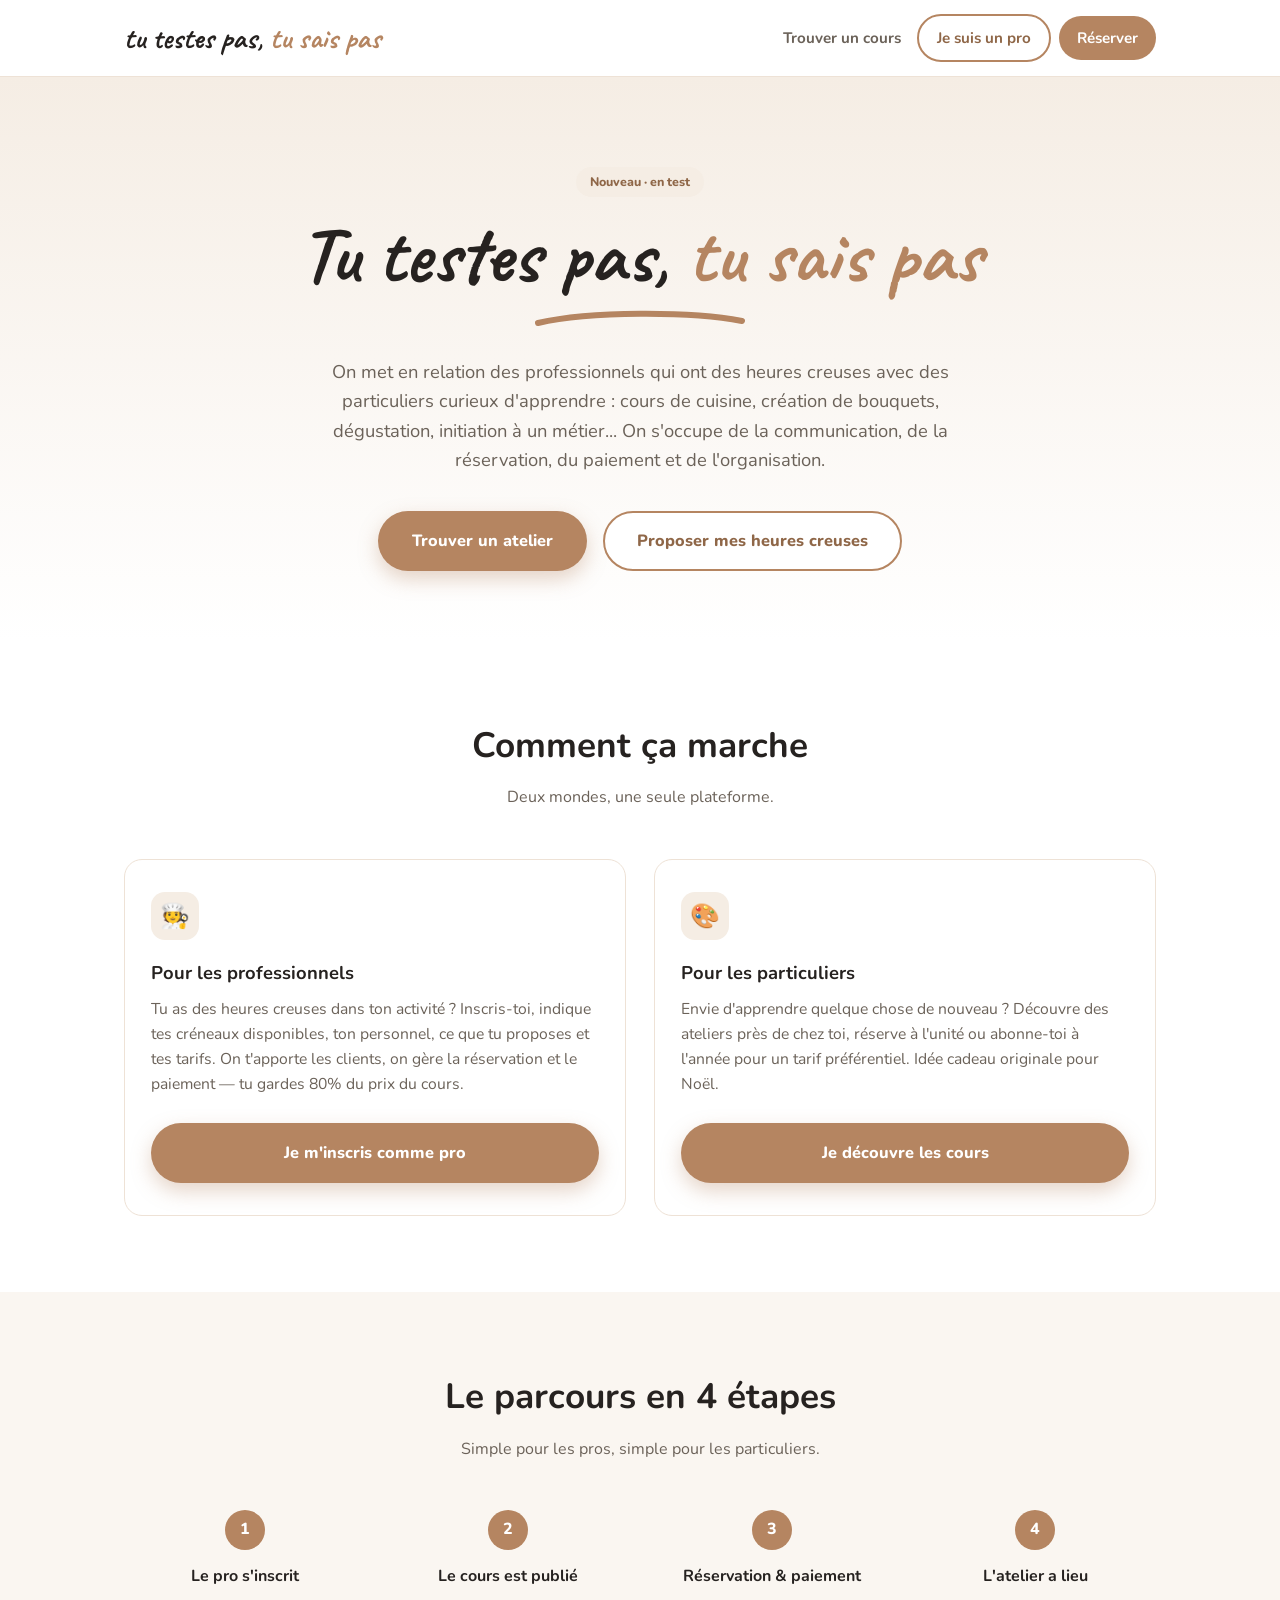
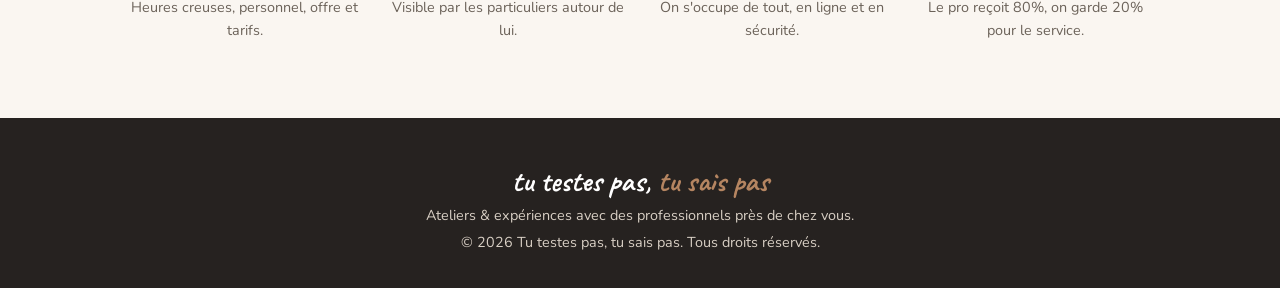
==== index.html @ 54da9af6 "Initial version: landing, professionnels, particuliers pages Co-Authored-By: Claude Sonnet 5 <norepl" ====
<!DOCTYPE html>
<html lang="fr">
<head>
<meta charset="UTF-8">
<meta name="viewport" content="width=device-width, initial-scale=1.0">
<title>Tu testes pas, tu sais pas — Ateliers & expériences avec des pros</title>
<meta name="description" content="La plateforme qui connecte les professionnels et leurs heures creuses aux particuliers curieux d'apprendre : cuisine, fleurs, dégustation, métiers...">
<link rel="preconnect" href="https://fonts.googleapis.com">
<link href="https://fonts.googleapis.com/css2?family=Caveat:wght@600;700&family=Nunito:wght@400;600;700;800&display=swap" rel="stylesheet">
<link rel="stylesheet" href="css/style.css">
</head>
<body>

<header class="site">
  <div class="container">
    <a href="index.html" class="logo">tu testes pas, <span>tu sais pas</span></a>
    <nav class="main">
      <a href="particuliers.html" class="link-plain">Trouver un cours</a>
      <a href="professionnels.html" class="pill-outline">Je suis un pro</a>
      <a href="particuliers.html" class="pill-solid">Réserver</a>
    </nav>
  </div>
</header>

<section class="hero">
  <div class="container">
    <span class="badge">Nouveau · en test</span>
    <h1 class="logo-big">Tu testes pas, <span class="accent">tu sais pas</span></h1>
    <svg class="swoosh" viewBox="0 0 220 22" xmlns="http://www.w3.org/2000/svg">
      <path d="M8 16 C 60 4, 160 4, 212 14" stroke="#b58561" stroke-width="6" stroke-linecap="round" fill="none"/>
    </svg>
    <p class="lede">
      On met en relation des professionnels qui ont des heures creuses avec des particuliers
      curieux d'apprendre : cours de cuisine, création de bouquets, dégustation, initiation à un métier...
      On s'occupe de la communication, de la réservation, du paiement et de l'organisation.
    </p>
    <div class="cta-row">
      <a href="particuliers.html" class="btn btn-primary">Trouver un atelier</a>
      <a href="professionnels.html" class="btn btn-outline">Proposer mes heures creuses</a>
    </div>
  </div>
</section>

<section>
  <div class="container">
    <h2 class="section-title">Comment ça marche</h2>
    <p class="section-sub">Deux mondes, une seule plateforme.</p>
    <div class="grid-2">
      <div class="card">
        <div class="icon">🧑‍🍳</div>
        <h3>Pour les professionnels</h3>
        <p>
          Tu as des heures creuses dans ton activité ? Inscris-toi, indique tes créneaux disponibles,
          ton personnel, ce que tu proposes et tes tarifs. On t'apporte les clients, on gère
          la réservation et le paiement — tu gardes 80% du prix du cours.
        </p>
        <br>
        <a href="professionnels.html" class="btn btn-primary btn-wide">Je m'inscris comme pro</a>
      </div>
      <div class="card">
        <div class="icon">🎨</div>
        <h3>Pour les particuliers</h3>
        <p>
          Envie d'apprendre quelque chose de nouveau ? Découvre des ateliers près de chez toi,
          réserve à l'unité ou abonne-toi à l'année pour un tarif préférentiel.
          Idée cadeau originale pour Noël.
        </p>
        <br>
        <a href="particuliers.html" class="btn btn-primary btn-wide">Je découvre les cours</a>
      </div>
    </div>
  </div>
</section>

<section class="alt">
  <div class="container">
    <h2 class="section-title">Le parcours en 4 étapes</h2>
    <p class="section-sub">Simple pour les pros, simple pour les particuliers.</p>
    <div class="steps">
      <div class="step">
        <div class="num"></div>
        <h4>Le pro s'inscrit</h4>
        <p>Heures creuses, personnel, offre et tarifs.</p>
      </div>
      <div class="step">
        <div class="num"></div>
        <h4>Le cours est publié</h4>
        <p>Visible par les particuliers autour de lui.</p>
      </div>
      <div class="step">
        <div class="num"></div>
        <h4>Réservation & paiement</h4>
        <p>On s'occupe de tout, en ligne et en sécurité.</p>
      </div>
      <div class="step">
        <div class="num"></div>
        <h4>L'atelier a lieu</h4>
        <p>Le pro reçoit 80%, on garde 20% pour le service.</p>
      </div>
    </div>
  </div>
</section>

<footer class="site">
  <div class="container">
    <div class="logo">tu testes pas, <span>tu sais pas</span></div>
    <p>Ateliers & expériences avec des professionnels près de chez vous.</p>
    <p>&copy; 2026 Tu testes pas, tu sais pas. Tous droits réservés.</p>
  </div>
</footer>

</body>
</html>
---- css/style.css ----
:root {
  --brand: #b58561;
  --brand-dark: #8f6748;
  --brand-light: #f5ede4;
  --ink: #262220;
  --ink-soft: #6b6259;
  --paper: #ffffff;
}

* {
  box-sizing: border-box;
}

html {
  scroll-behavior: smooth;
}

body {
  margin: 0;
  font-family: "Nunito", -apple-system, BlinkMacSystemFont, "Segoe UI", sans-serif;
  color: var(--ink);
  background: var(--paper);
  line-height: 1.6;
}

a {
  color: inherit;
  text-decoration: none;
}

img {
  max-width: 100%;
  display: block;
}

.container {
  width: 100%;
  max-width: 1080px;
  margin: 0 auto;
  padding: 0 24px;
}

/* Header */
header.site {
  position: sticky;
  top: 0;
  z-index: 50;
  background: rgba(255, 255, 255, 0.92);
  backdrop-filter: blur(6px);
  border-bottom: 1px solid #eee2d6;
}

header.site .container {
  display: flex;
  align-items: center;
  justify-content: space-between;
  height: 76px;
}

.logo {
  font-family: "Caveat", cursive;
  font-size: 1.9rem;
  font-weight: 700;
  color: var(--ink);
  line-height: 1;
}

.logo span {
  color: var(--brand);
}

nav.main {
  display: flex;
  gap: 8px;
  align-items: center;
}

nav.main a {
  padding: 10px 18px;
  border-radius: 999px;
  font-weight: 700;
  font-size: 0.95rem;
  transition: all 0.15s ease;
}

nav.main a.pill-outline {
  border: 2px solid var(--brand);
  color: var(--brand-dark);
}

nav.main a.pill-outline:hover {
  background: var(--brand-light);
}

nav.main a.pill-solid {
  background: var(--brand);
  color: #fff;
}

nav.main a.pill-solid:hover {
  background: var(--brand-dark);
}

nav.main a.link-plain {
  color: var(--ink-soft);
  padding: 10px 8px;
}

nav.main a.link-plain:hover {
  color: var(--ink);
}

/* Hero */
.hero {
  padding: 90px 0 70px;
  text-align: center;
  background: linear-gradient(180deg, var(--brand-light) 0%, #ffffff 100%);
}

.hero .logo-big {
  font-family: "Caveat", cursive;
  font-weight: 700;
  font-size: clamp(2.6rem, 7vw, 5rem);
  line-height: 1.05;
  margin: 0 0 10px;
}

.hero .logo-big .accent {
  color: var(--brand);
}

.swoosh {
  width: 220px;
  height: 22px;
  margin: 6px auto 28px;
  display: block;
}

.hero p.lede {
  max-width: 640px;
  margin: 0 auto 36px;
  font-size: 1.15rem;
  color: var(--ink-soft);
}

.cta-row {
  display: flex;
  gap: 16px;
  justify-content: center;
  flex-wrap: wrap;
}

.btn {
  display: inline-block;
  padding: 15px 32px;
  border-radius: 999px;
  font-weight: 800;
  font-size: 1.02rem;
  border: 2px solid transparent;
  cursor: pointer;
  transition: transform 0.12s ease, box-shadow 0.12s ease, background 0.15s ease;
}

.btn:hover {
  transform: translateY(-2px);
}

.btn-primary {
  background: var(--brand);
  color: #fff;
  box-shadow: 0 8px 20px rgba(181, 133, 97, 0.35);
}

.btn-primary:hover {
  background: var(--brand-dark);
}

.btn-outline {
  background: #fff;
  border-color: var(--brand);
  color: var(--brand-dark);
}

.btn-outline:hover {
  background: var(--brand-light);
}

.btn-wide {
  width: 100%;
  text-align: center;
}

/* Sections */
section {
  padding: 76px 0;
}

section.alt {
  background: #faf6f1;
}

h2.section-title {
  font-size: clamp(1.6rem, 4vw, 2.2rem);
  margin: 0 0 12px;
  text-align: center;
}

p.section-sub {
  text-align: center;
  color: var(--ink-soft);
  max-width: 560px;
  margin: 0 auto 48px;
}

.grid-3 {
  display: grid;
  grid-template-columns: repeat(3, 1fr);
  gap: 28px;
}

.grid-2 {
  display: grid;
  grid-template-columns: repeat(2, 1fr);
  gap: 28px;
}

@media (max-width: 780px) {
  .grid-3, .grid-2 {
    grid-template-columns: 1fr;
  }
}

.card {
  background: #fff;
  border: 1px solid #eee2d6;
  border-radius: 18px;
  padding: 32px 26px;
}

.card .icon {
  width: 48px;
  height: 48px;
  border-radius: 14px;
  background: var(--brand-light);
  display: flex;
  align-items: center;
  justify-content: center;
  font-size: 1.5rem;
  margin-bottom: 18px;
}

.card h3 {
  margin: 0 0 10px;
  font-size: 1.15rem;
}

.card p {
  color: var(--ink-soft);
  margin: 0;
  font-size: 0.98rem;
}

/* Pricing */
.pricing-grid {
  display: grid;
  grid-template-columns: repeat(3, 1fr);
  gap: 24px;
  align-items: stretch;
}

@media (max-width: 900px) {
  .pricing-grid {
    grid-template-columns: 1fr;
  }
}

.price-card {
  background: #fff;
  border: 2px solid #eee2d6;
  border-radius: 20px;
  padding: 34px 28px;
  text-align: center;
  display: flex;
  flex-direction: column;
}

.price-card.featured {
  border-color: var(--brand);
  box-shadow: 0 14px 30px rgba(181, 133, 97, 0.18);
  transform: scale(1.03);
}

.price-card .tag {
  display: inline-block;
  background: var(--brand);
  color: #fff;
  font-size: 0.75rem;
  font-weight: 800;
  padding: 4px 12px;
  border-radius: 999px;
  margin-bottom: 14px;
  align-self: center;
}

.price-card h3 {
  margin: 0 0 6px;
  font-size: 1.2rem;
}

.price-card .amount {
  font-size: 2.4rem;
  font-weight: 800;
  color: var(--brand-dark);
  margin: 12px 0 2px;
}

.price-card .amount small {
  font-size: 1rem;
  font-weight: 700;
  color: var(--ink-soft);
}

.price-card .note {
  color: var(--ink-soft);
  font-size: 0.92rem;
  margin-bottom: 22px;
}

.price-card ul {
  list-style: none;
  padding: 0;
  margin: 0 0 26px;
  text-align: left;
  flex: 1;
}

.price-card ul li {
  padding: 8px 0;
  border-bottom: 1px solid #f1e8dd;
  font-size: 0.95rem;
  display: flex;
  gap: 8px;
}

.price-card ul li:last-child {
  border-bottom: none;
}

.price-card ul li::before {
  content: "✓";
  color: var(--brand);
  font-weight: 800;
}

.gift-banner {
  margin-top: 40px;
  background: var(--brand-light);
  border-radius: 18px;
  padding: 26px 30px;
  display: flex;
  align-items: center;
  gap: 18px;
  flex-wrap: wrap;
  justify-content: space-between;
}

.gift-banner .txt strong {
  color: var(--brand-dark);
}

/* Steps */
.steps {
  counter-reset: step;
  display: grid;
  grid-template-columns: repeat(4, 1fr);
  gap: 22px;
}

@media (max-width: 900px) {
  .steps {
    grid-template-columns: repeat(2, 1fr);
  }
}

.step {
  text-align: center;
}

.step .num {
  counter-increment: step;
  width: 40px;
  height: 40px;
  border-radius: 50%;
  background: var(--brand);
  color: #fff;
  font-weight: 800;
  display: flex;
  align-items: center;
  justify-content: center;
  margin: 0 auto 14px;
}

.step .num::before {
  content: counter(step);
}

.step h4 {
  margin: 0 0 6px;
  font-size: 1rem;
}

.step p {
  color: var(--ink-soft);
  font-size: 0.9rem;
  margin: 0;
}

/* Forms */
form.signup {
  background: #fff;
  border: 1px solid #eee2d6;
  border-radius: 20px;
  padding: 40px;
  max-width: 720px;
  margin: 0 auto;
}

.form-row {
  display: grid;
  grid-template-columns: 1fr 1fr;
  gap: 20px;
}

@media (max-width: 640px) {
  .form-row {
    grid-template-columns: 1fr;
  }
}

.field {
  margin-bottom: 22px;
}

.field label {
  display: block;
  font-weight: 700;
  font-size: 0.92rem;
  margin-bottom: 8px;
}

.field .hint {
  font-weight: 400;
  color: var(--ink-soft);
  font-size: 0.82rem;
}

.field input,
.field select,
.field textarea {
  width: 100%;
  padding: 12px 14px;
  border: 1.5px solid #e5d9ca;
  border-radius: 10px;
  font-family: inherit;
  font-size: 0.98rem;
  background: #fdfbf9;
}

.field input:focus,
.field select:focus,
.field textarea:focus {
  outline: none;
  border-color: var(--brand);
  background: #fff;
}

.field textarea {
  resize: vertical;
  min-height: 90px;
}

.checkbox-grid {
  display: grid;
  grid-template-columns: repeat(3, 1fr);
  gap: 10px;
}

@media (max-width: 640px) {
  .checkbox-grid {
    grid-template-columns: repeat(2, 1fr);
  }
}

.checkbox-grid label {
  display: flex;
  align-items: center;
  gap: 8px;
  font-weight: 500;
  font-size: 0.92rem;
  background: #faf6f1;
  padding: 10px 12px;
  border-radius: 10px;
  cursor: pointer;
  border: 1.5px solid transparent;
}

.checkbox-grid input {
  width: auto;
}

.checkbox-grid input:checked + span {
  color: var(--brand-dark);
}

/* Commission box */
.commission-box {
  background: var(--brand);
  color: #fff;
  border-radius: 20px;
  padding: 40px;
  display: grid;
  grid-template-columns: 1fr 1fr;
  gap: 32px;
  align-items: center;
}

@media (max-width: 780px) {
  .commission-box {
    grid-template-columns: 1fr;
  }
}

.commission-box .big-num {
  font-size: 4rem;
  font-weight: 800;
  line-height: 1;
}

.commission-box ul {
  margin: 14px 0 0;
  padding-left: 20px;
}

.commission-box ul li {
  margin-bottom: 8px;
}

/* Footer */
footer.site {
  background: var(--ink);
  color: #d8cfc4;
  padding: 48px 0 30px;
  text-align: center;
  font-size: 0.9rem;
}

footer.site .logo {
  color: #fff;
  margin-bottom: 8px;
}

footer.site .logo span {
  color: var(--brand);
}

footer.site p {
  margin: 4px 0;
}

.badge {
  display: inline-block;
  background: var(--brand-light);
  color: var(--brand-dark);
  font-size: 0.78rem;
  font-weight: 800;
  padding: 5px 14px;
  border-radius: 999px;
  margin-bottom: 16px;
}

.center {
  text-align: center;
}
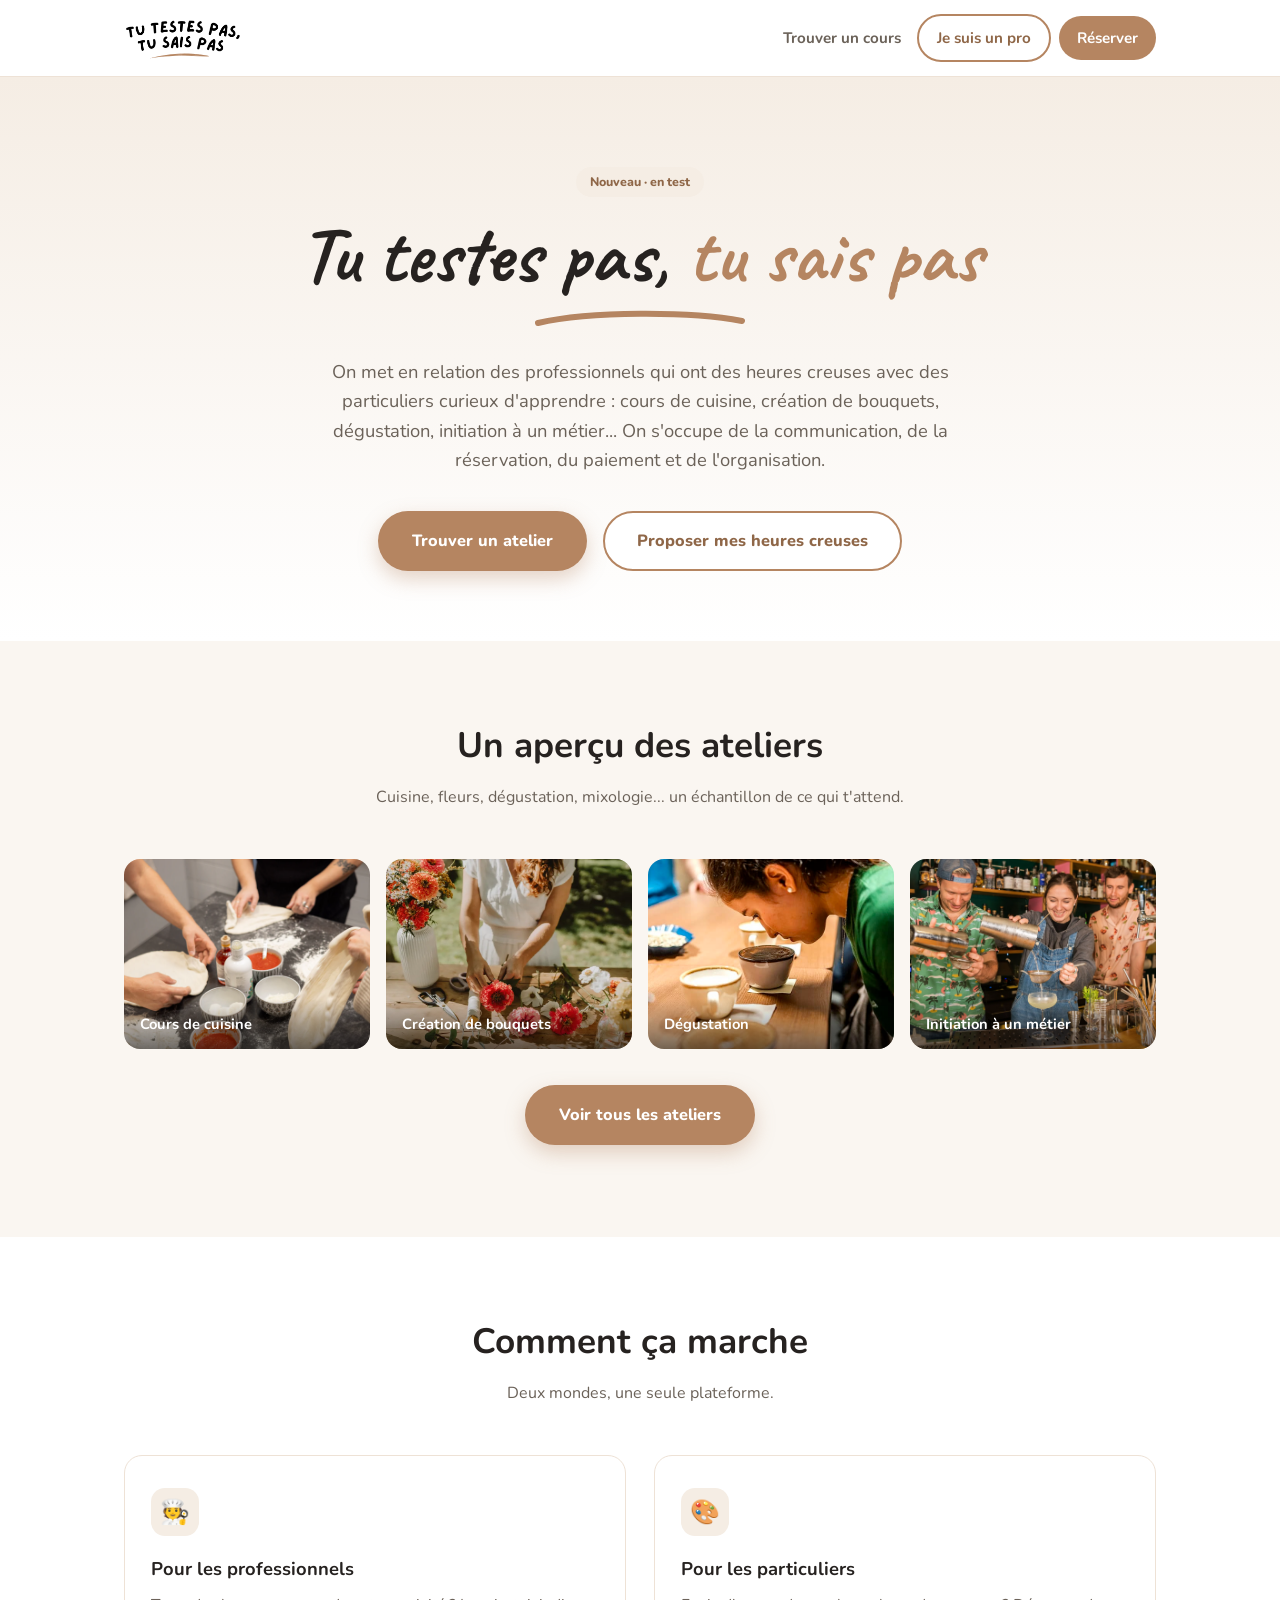
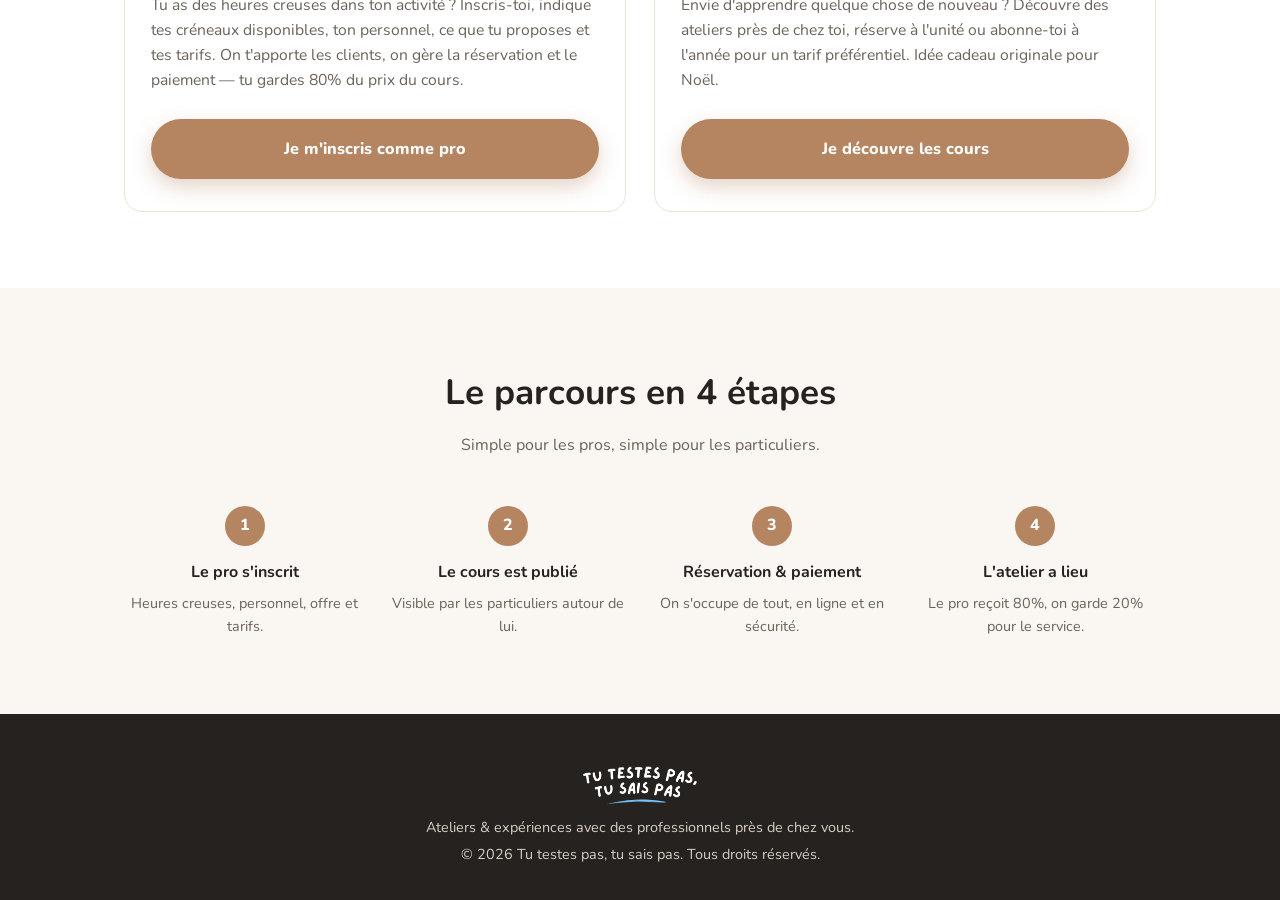
==== commit b7bab120: "Add real logo and example photos across the site Co-Authored-By: Claude Sonnet 5 <noreply@anthropic." ====
--- a/index.html
+++ b/index.html
@@ -13,7 +13,7 @@
 
 <header class="site">
   <div class="container">
-    <a href="index.html" class="logo">tu testes pas, <span>tu sais pas</span></a>
+    <a href="index.html"><img src="images/logo.png" alt="Tu testes pas, tu sais pas" class="logo-img"></a>
     <nav class="main">
       <a href="particuliers.html" class="link-plain">Trouver un cours</a>
       <a href="professionnels.html" class="pill-outline">Je suis un pro</a>
@@ -38,6 +38,34 @@
       <a href="particuliers.html" class="btn btn-primary">Trouver un atelier</a>
       <a href="professionnels.html" class="btn btn-outline">Proposer mes heures creuses</a>
     </div>
+  </div>
+</section>
+
+<section class="alt">
+  <div class="container">
+    <h2 class="section-title">Un aperçu des ateliers</h2>
+    <p class="section-sub">Cuisine, fleurs, dégustation, mixologie... un échantillon de ce qui t'attend.</p>
+    <div class="gallery-grid">
+      <figure>
+        <img src="images/atelier-cuisine.webp" alt="Cours de cuisine, préparation de pizzas">
+        <figcaption>Cours de cuisine</figcaption>
+      </figure>
+      <figure>
+        <img src="images/atelier-bouquets.webp" alt="Atelier de création de bouquets de fleurs">
+        <figcaption>Création de bouquets</figcaption>
+      </figure>
+      <figure>
+        <img src="images/atelier-degustation.jpg" alt="Atelier de dégustation à l'aveugle">
+        <figcaption>Dégustation</figcaption>
+      </figure>
+      <figure>
+        <img src="images/atelier-metier-bar.webp" alt="Initiation au métier de barman, préparation de cocktails">
+        <figcaption>Initiation à un métier</figcaption>
+      </figure>
+    </div>
+    <p class="center" style="margin-top:36px">
+      <a href="particuliers.html" class="btn btn-primary">Voir tous les ateliers</a>
+    </p>
   </div>
 </section>
 
@@ -103,7 +131,7 @@
 
 <footer class="site">
   <div class="container">
-    <div class="logo">tu testes pas, <span>tu sais pas</span></div>
+    <img src="images/logo.png" alt="Tu testes pas, tu sais pas" class="logo-img">
     <p>Ateliers & expériences avec des professionnels près de chez vous.</p>
     <p>&copy; 2026 Tu testes pas, tu sais pas. Tous droits réservés.</p>
   </div>
--- a/css/style.css
+++ b/css/style.css
@@ -67,6 +67,12 @@
 
 .logo span {
   color: var(--brand);
+}
+
+.logo-img {
+  height: 44px;
+  width: auto;
+  display: block;
 }
 
 nav.main {
@@ -258,6 +264,101 @@
   color: var(--ink-soft);
   margin: 0;
   font-size: 0.98rem;
+}
+
+/* Example cards with photos */
+.example-card {
+  background: #fff;
+  border: 1px solid #eee2d6;
+  border-radius: 18px;
+  overflow: hidden;
+}
+
+.example-card .photo {
+  width: 100%;
+  height: 210px;
+  object-fit: cover;
+  display: block;
+}
+
+.example-card .placeholder {
+  width: 100%;
+  height: 210px;
+  background: var(--brand-light);
+  display: flex;
+  align-items: center;
+  justify-content: center;
+  font-size: 3rem;
+}
+
+.example-card .content {
+  padding: 24px 26px;
+}
+
+.example-card h3 {
+  margin: 0 0 8px;
+  font-size: 1.1rem;
+}
+
+.example-card p {
+  color: var(--ink-soft);
+  margin: 0;
+  font-size: 0.95rem;
+}
+
+.banner-section {
+  padding: 0 0 76px;
+}
+
+.photo-banner {
+  width: 100%;
+  max-height: 380px;
+  object-fit: cover;
+  border-radius: 20px;
+}
+
+/* Photo gallery (homepage) */
+.gallery-grid {
+  display: grid;
+  grid-template-columns: repeat(4, 1fr);
+  gap: 16px;
+}
+
+@media (max-width: 900px) {
+  .gallery-grid {
+    grid-template-columns: repeat(2, 1fr);
+  }
+}
+
+.gallery-grid figure {
+  margin: 0;
+  border-radius: 16px;
+  overflow: hidden;
+  position: relative;
+}
+
+.gallery-grid img {
+  width: 100%;
+  height: 190px;
+  object-fit: cover;
+  display: block;
+  transition: transform 0.3s ease;
+}
+
+.gallery-grid figure:hover img {
+  transform: scale(1.05);
+}
+
+.gallery-grid figcaption {
+  position: absolute;
+  bottom: 0;
+  left: 0;
+  right: 0;
+  padding: 14px 16px 12px;
+  background: linear-gradient(180deg, rgba(0,0,0,0) 0%, rgba(0,0,0,0.55) 100%);
+  color: #fff;
+  font-weight: 700;
+  font-size: 0.92rem;
 }
 
 /* Pricing */
@@ -563,6 +664,11 @@
   color: var(--brand);
 }
 
+footer.site .logo-img {
+  filter: invert(1) brightness(1.6);
+  margin: 0 auto 10px;
+}
+
 footer.site p {
   margin: 4px 0;
 }
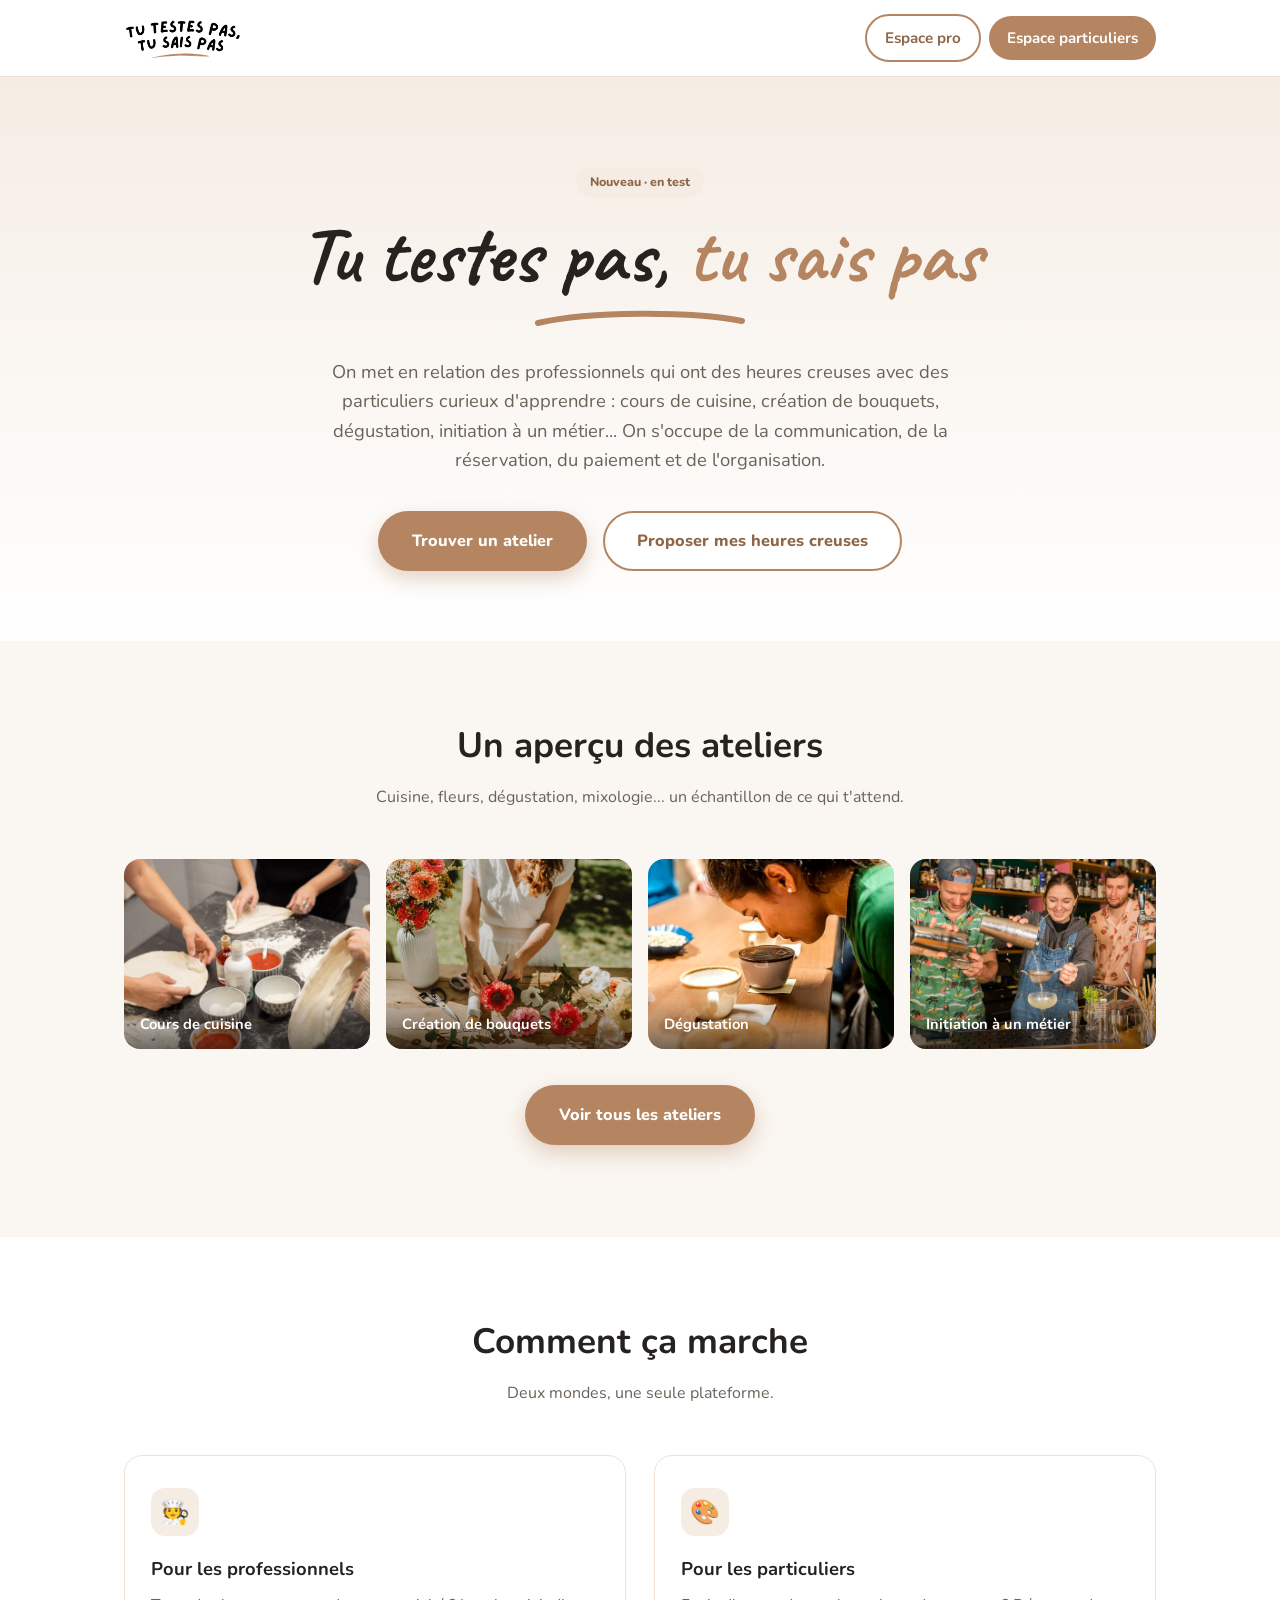
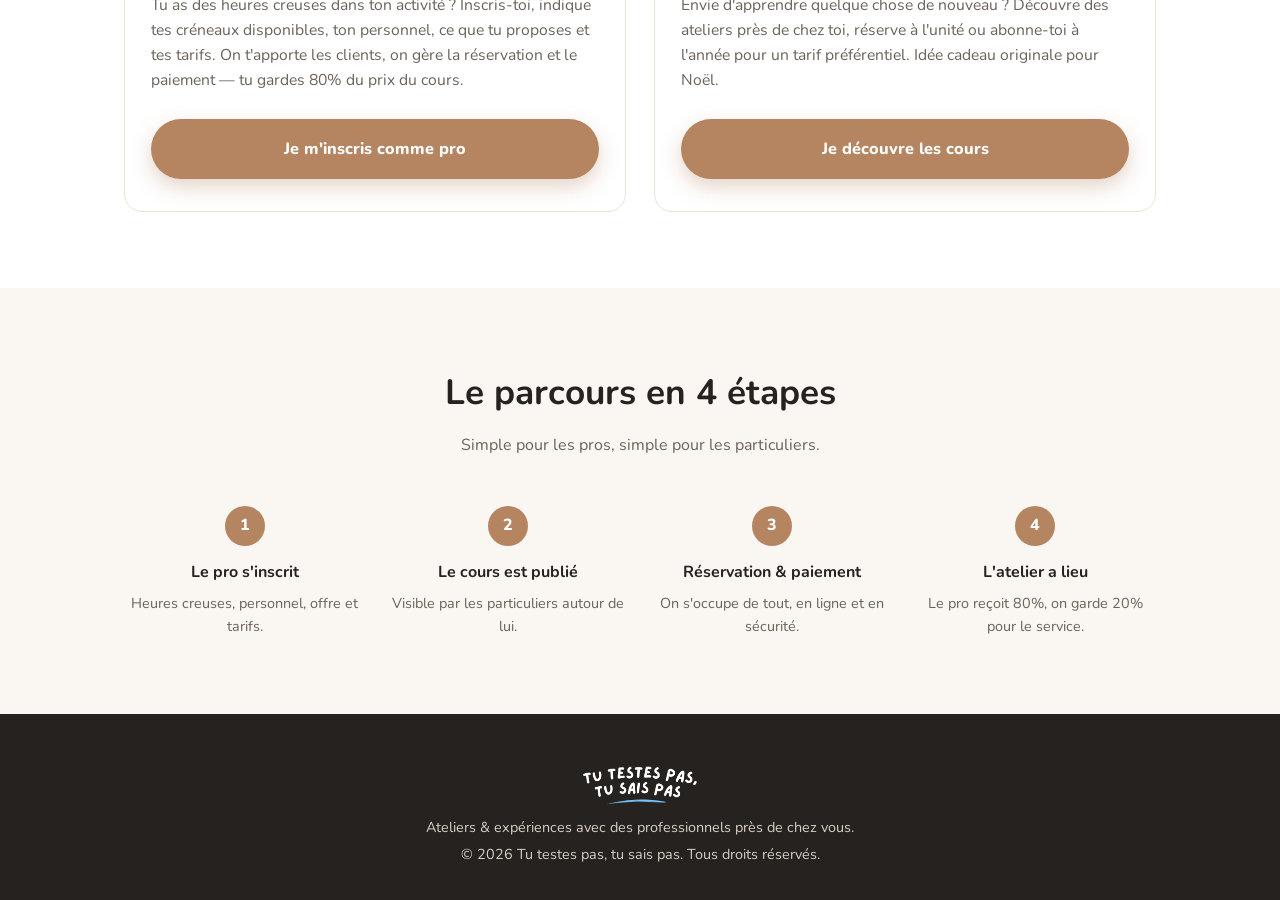
==== commit 6d6d3154: "Give pro and particulier spaces their own contextual navigation Homepage nav now just offers the two" ====
--- a/index.html
+++ b/index.html
@@ -15,9 +15,8 @@
   <div class="container">
     <a href="index.html"><img src="images/logo.png" alt="Tu testes pas, tu sais pas" class="logo-img"></a>
     <nav class="main">
-      <a href="particuliers.html" class="link-plain">Trouver un cours</a>
-      <a href="professionnels.html" class="pill-outline">Je suis un pro</a>
-      <a href="particuliers.html" class="pill-solid">Réserver</a>
+      <a href="professionnels.html" class="pill-outline">Espace pro</a>
+      <a href="particuliers.html" class="pill-solid">Espace particuliers</a>
     </nav>
   </div>
 </header>
--- a/css/style.css
+++ b/css/style.css
@@ -75,10 +75,52 @@
   display: block;
 }
 
+.brand-group {
+  display: flex;
+  align-items: center;
+  gap: 12px;
+}
+
+.space-tag {
+  display: inline-block;
+  font-size: 0.72rem;
+  font-weight: 800;
+  letter-spacing: 0.03em;
+  text-transform: uppercase;
+  padding: 5px 12px;
+  border-radius: 999px;
+  white-space: nowrap;
+}
+
+.space-tag.pro {
+  background: var(--brand);
+  color: #fff;
+}
+
+.space-tag.particuliers {
+  background: var(--brand-light);
+  color: var(--brand-dark);
+  border: 1.5px solid var(--brand);
+}
+
 nav.main {
   display: flex;
   gap: 8px;
   align-items: center;
+}
+
+nav.main a.space-switch {
+  color: var(--ink-soft);
+  font-size: 0.85rem;
+  font-weight: 700;
+  padding: 10px 14px 10px 18px;
+  border-left: 1px solid #eee2d6;
+  margin-left: 6px;
+  border-radius: 0;
+}
+
+nav.main a.space-switch:hover {
+  color: var(--brand-dark);
 }
 
 nav.main a {
